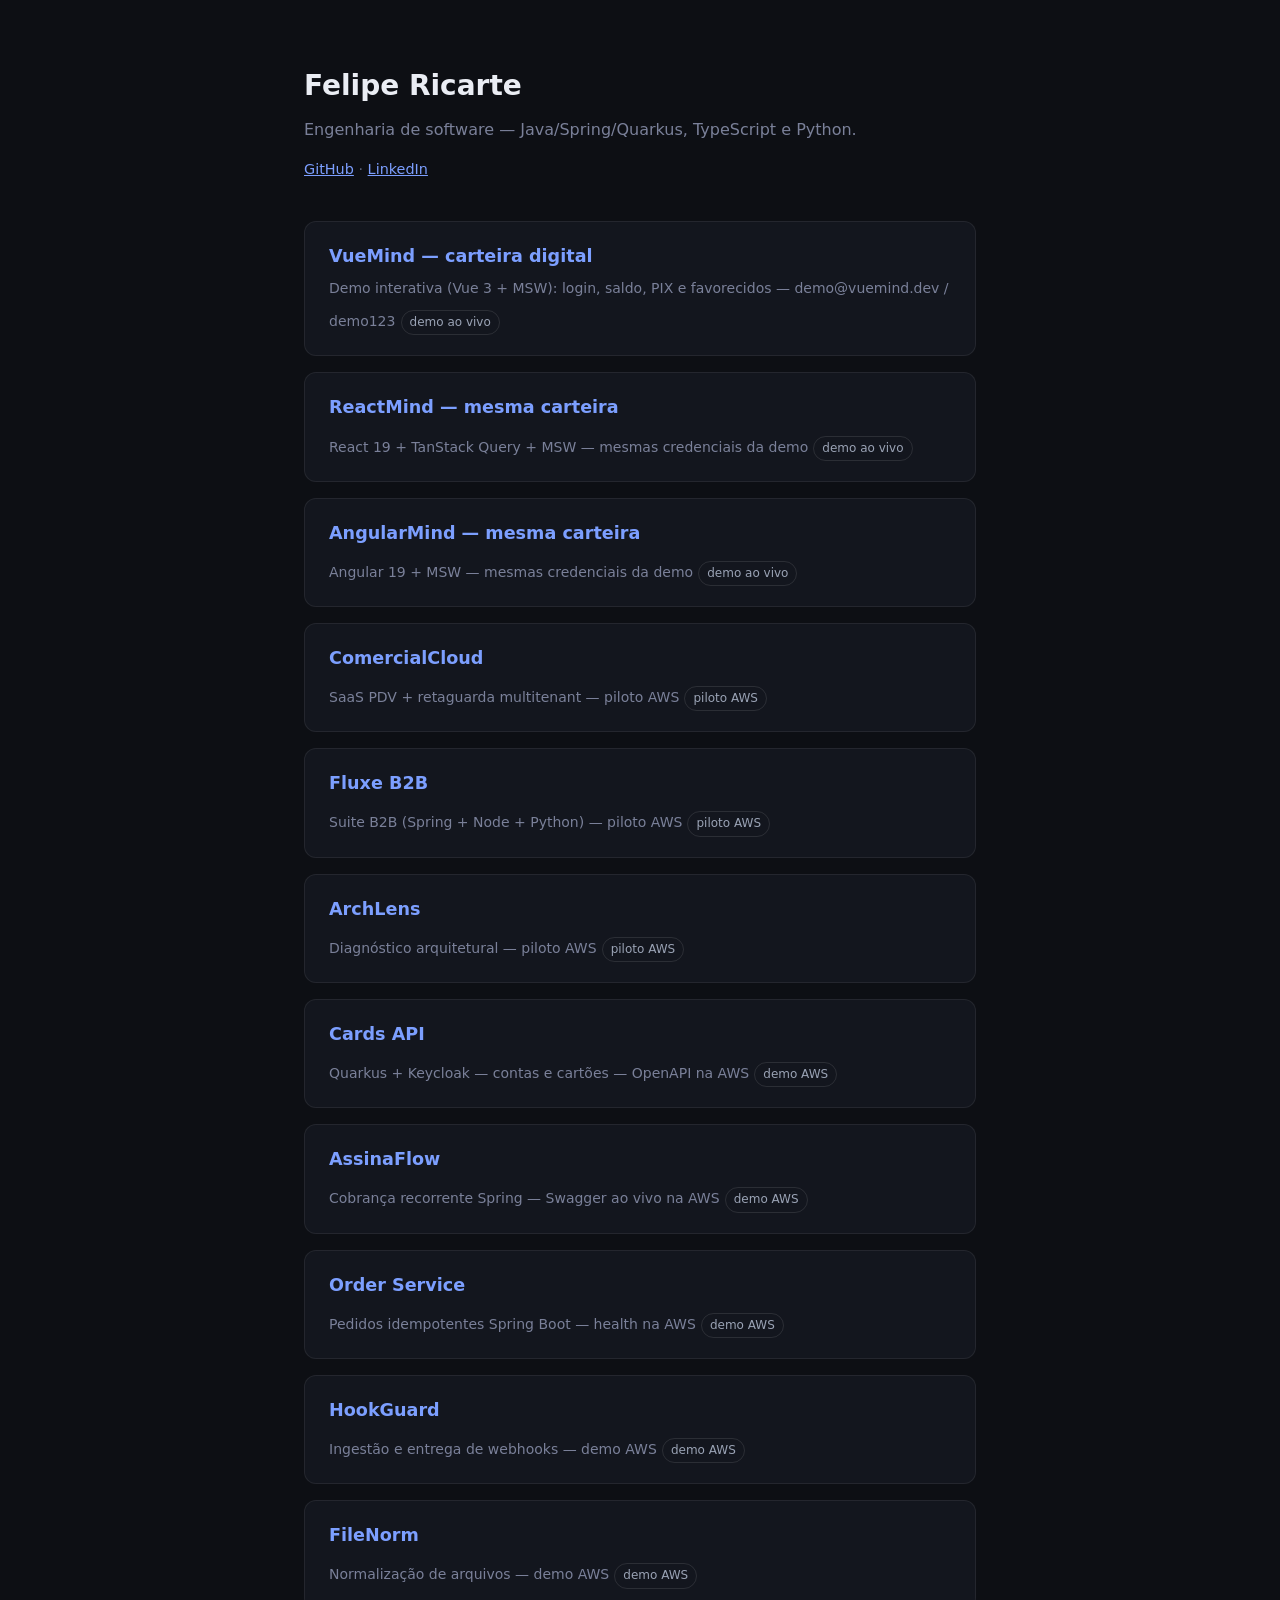
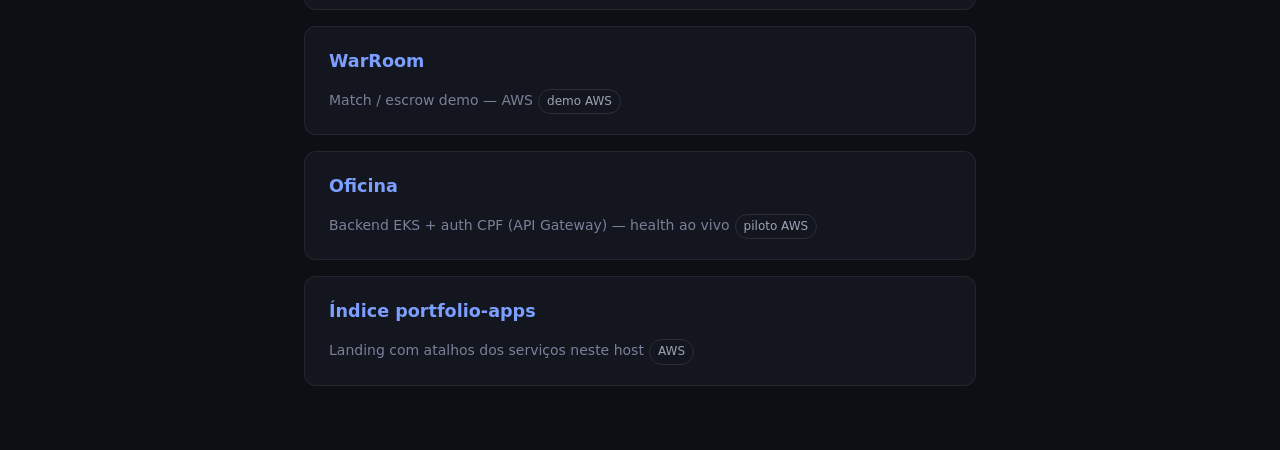
==== index.html @ a15fc5e0 "Inclui Cards API (Quarkus + Keycloak) no hub do portfólio." ====
<!DOCTYPE html>
<html lang="pt-BR">
<head>
  <meta charset="UTF-8" />
  <meta name="viewport" content="width=device-width, initial-scale=1.0" />
  <title>Felipe Ricarte — Portfólio</title>
  <meta name="description" content="Portfólio de engenharia de software: SaaS multitenant, APIs Java/Spring, TypeScript e Python." />
  <script async src="https://www.googletagmanager.com/gtag/js?id=AW-1025848472"></script>
  <script>
    window.dataLayer = window.dataLayer || [];
    function gtag(){dataLayer.push(arguments);}
    gtag('js', new Date());
    gtag('config', 'AW-1025848472');
  </script>
  <style>
    *, *::before, *::after { box-sizing: border-box; margin: 0; padding: 0; }
    body {
      font-family: "Segoe UI", ui-sans-serif, system-ui, sans-serif;
      background: #0d0f14;
      color: #eaedf4;
      line-height: 1.6;
      min-height: 100vh;
    }
    .container { max-width: 720px; margin: 0 auto; padding: 64px 24px; }
    h1 { font-size: 1.75rem; margin-bottom: 8px; }
    p.lead { color: #7a8099; margin-bottom: 16px; }
    p.meta { color: #5c6278; font-size: 0.9rem; margin-bottom: 40px; }
    p.meta a { color: #7c9fff; }
    .grid { display: grid; gap: 16px; }
    a.card {
      display: block;
      padding: 20px 24px;
      background: #13161e;
      border: 1px solid rgba(255,255,255,0.07);
      border-radius: 12px;
      color: inherit;
      text-decoration: none;
      transition: border-color 0.2s;
    }
    a.card:hover { border-color: #4f7cff; }
    .card h2 { font-size: 1.1rem; margin-bottom: 4px; color: #7c9fff; }
    .card span { font-size: 0.875rem; color: #7a8099; }
    .card .tag { display: inline-block; margin-top: 10px; font-size: 0.75rem; color: #9aa3b5; border: 1px solid rgba(255,255,255,0.1); padding: 2px 8px; border-radius: 999px; }
  </style>
</head>
<body>
  <div class="container">
    <h1>Felipe Ricarte</h1>
    <p class="lead">Engenharia de software — Java/Spring/Quarkus, TypeScript e Python.</p>
    <p class="meta"><a href="https://github.com/ricartefelipe">GitHub</a> · <a href="https://www.linkedin.com/in/felipe-ricarte-magalhaes/">LinkedIn</a></p>
    <div class="grid">
      <a class="card" href="/vuemind/">
        <h2>VueMind — carteira digital</h2>
        <span>Demo interativa (Vue 3 + MSW): login, saldo, PIX e favorecidos — demo@vuemind.dev / demo123</span>
        <div class="tag">demo ao vivo</div>
      </a>
      <a class="card" href="/reactmind/">
        <h2>ReactMind — mesma carteira</h2>
        <span>React 19 + TanStack Query + MSW — mesmas credenciais da demo</span>
        <div class="tag">demo ao vivo</div>
      </a>
      <a class="card" href="/angularmind/">
        <h2>AngularMind — mesma carteira</h2>
        <span>Angular 19 + MSW — mesmas credenciais da demo</span>
        <div class="tag">demo ao vivo</div>
      </a>
      <a class="card" href="https://56.125.12.61/login">
        <h2>ComercialCloud</h2>
        <span>SaaS PDV + retaguarda multitenant — piloto AWS</span>
        <div class="tag">piloto AWS</div>
      </a>
      <a class="card" href="https://54.94.52.89/">
        <h2>Fluxe B2B</h2>
        <span>Suite B2B (Spring + Node + Python) — piloto AWS</span>
        <div class="tag">piloto AWS</div>
      </a>
      <a class="card" href="http://54.207.94.224/">
        <h2>ArchLens</h2>
        <span>Diagnóstico arquitetural — piloto AWS</span>
        <div class="tag">piloto AWS</div>
      </a>
      <a class="card" href="http://54.94.163.136:8083/openapi">
        <h2>Cards API</h2>
        <span>Quarkus + Keycloak — contas e cartões — OpenAPI na AWS</span>
        <div class="tag">demo AWS</div>
      </a>
      <a class="card" href="http://54.94.163.136:8080/swagger-ui.html">
        <h2>AssinaFlow</h2>
        <span>Cobrança recorrente Spring — Swagger ao vivo na AWS</span>
        <div class="tag">demo AWS</div>
      </a>
      <a class="card" href="http://54.94.163.136:8082/actuator/health">
        <h2>Order Service</h2>
        <span>Pedidos idempotentes Spring Boot — health na AWS</span>
        <div class="tag">demo AWS</div>
      </a>
      <a class="card" href="http://54.94.163.136:9080/">
        <h2>HookGuard</h2>
        <span>Ingestão e entrega de webhooks — demo AWS</span>
        <div class="tag">demo AWS</div>
      </a>
      <a class="card" href="http://54.94.163.136:9081/">
        <h2>FileNorm</h2>
        <span>Normalização de arquivos — demo AWS</span>
        <div class="tag">demo AWS</div>
      </a>
      <a class="card" href="http://54.94.163.136:9082/">
        <h2>WarRoom</h2>
        <span>Match / escrow demo — AWS</span>
        <div class="tag">demo AWS</div>
      </a>
      <a class="card" href="http://aff29bf52653240a4888cf832dcbd907-510655981.sa-east-1.elb.amazonaws.com/api/actuator/health">
        <h2>Oficina</h2>
        <span>Backend EKS + auth CPF (API Gateway) — health ao vivo</span>
        <div class="tag">piloto AWS</div>
      </a>
      <a class="card" href="http://54.94.163.136/">
        <h2>Índice portfolio-apps</h2>
        <span>Landing com atalhos dos serviços neste host</span>
        <div class="tag">AWS</div>
      </a>
    </div>
  </div>
</body>
</html>
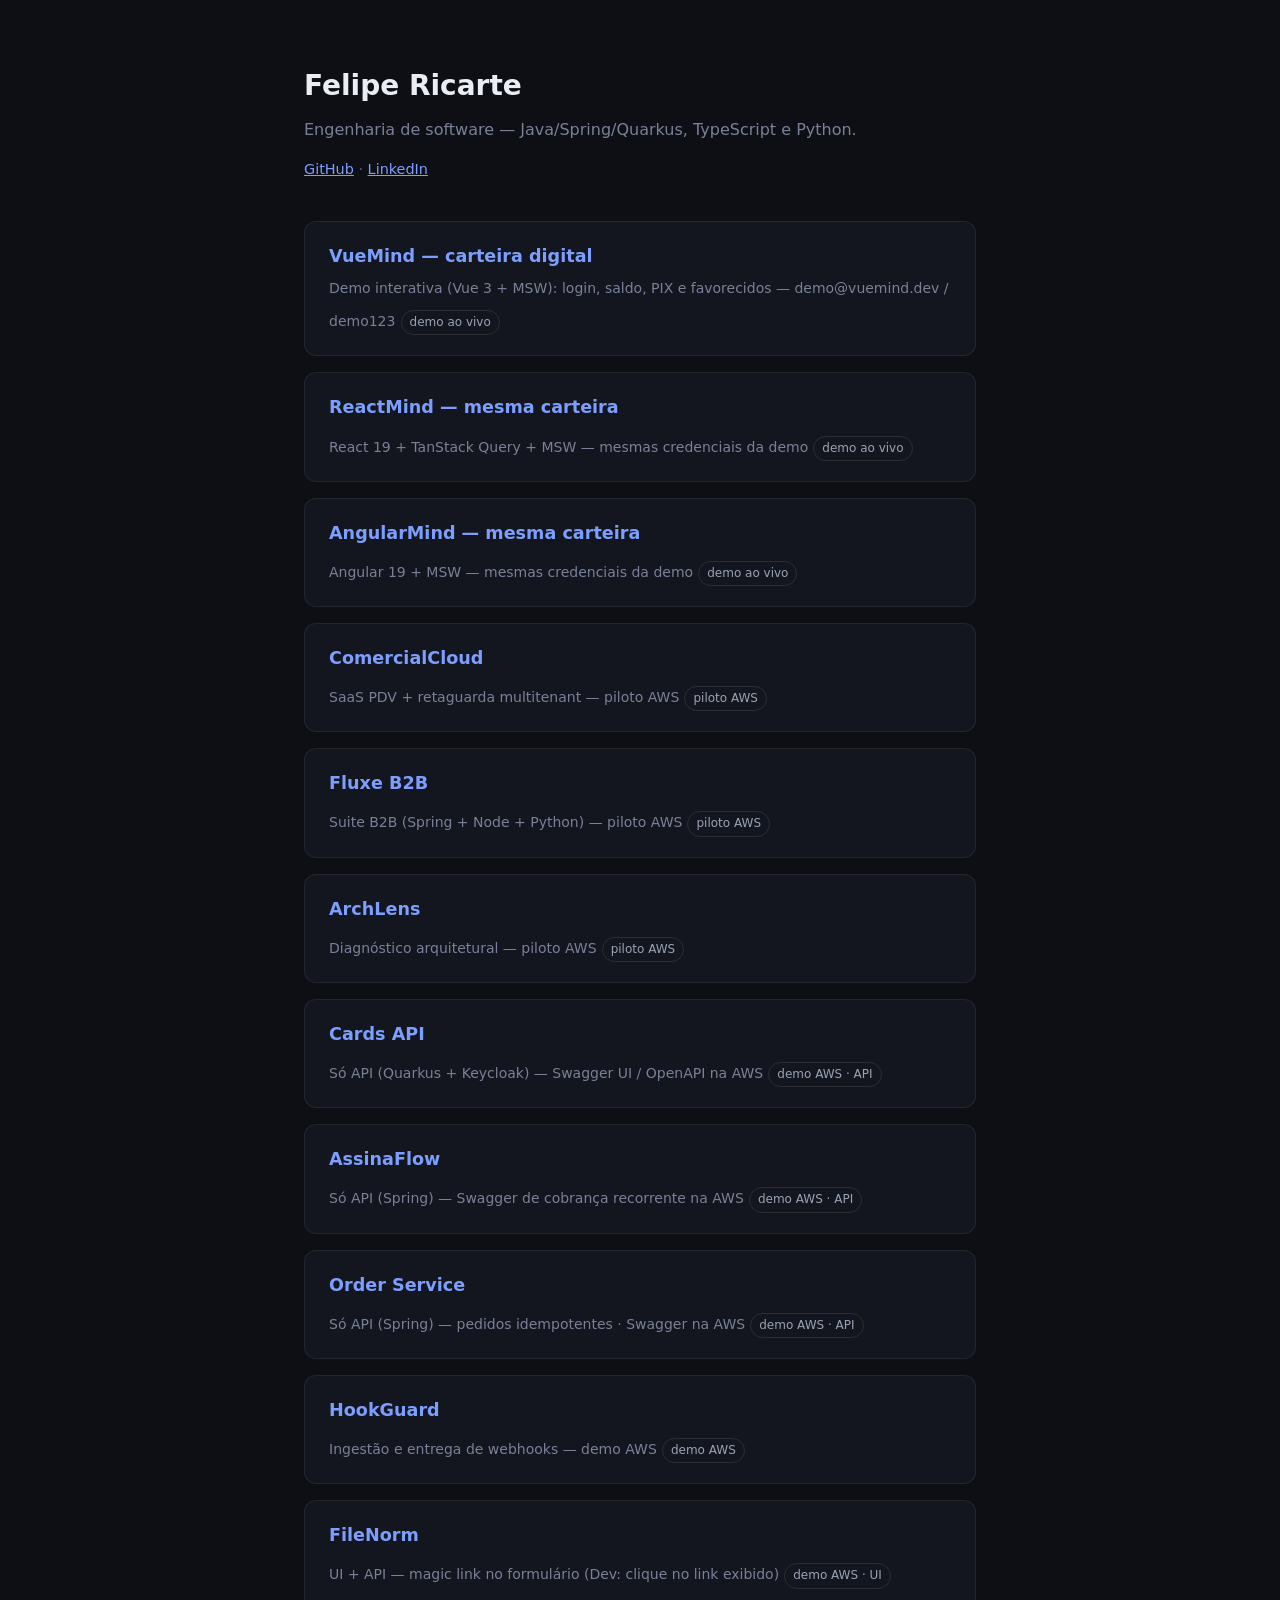
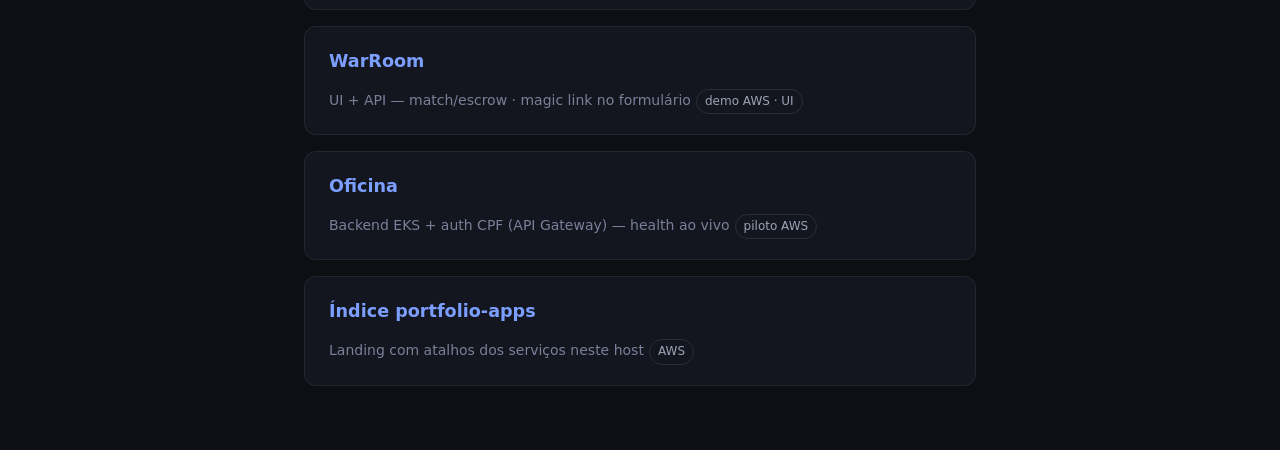
==== commit 30cfc90d: "Aponta ComercialCloud no hub para o domínio sslip.io com TLS válido." ====
--- a/index.html
+++ b/index.html
@@ -64,7 +64,7 @@
         <span>Angular 19 + MSW — mesmas credenciais da demo</span>
         <div class="tag">demo ao vivo</div>
       </a>
-      <a class="card" href="https://56.125.12.61/login">
+      <a class="card" href="https://56-125-12-61.sslip.io/login">
         <h2>ComercialCloud</h2>
         <span>SaaS PDV + retaguarda multitenant — piloto AWS</span>
         <div class="tag">piloto AWS</div>
@@ -79,20 +79,20 @@
         <span>Diagnóstico arquitetural — piloto AWS</span>
         <div class="tag">piloto AWS</div>
       </a>
-      <a class="card" href="http://54.94.163.136:8083/openapi">
+      <a class="card" href="http://54.94.163.136:8083/q/swagger-ui">
         <h2>Cards API</h2>
-        <span>Quarkus + Keycloak — contas e cartões — OpenAPI na AWS</span>
-        <div class="tag">demo AWS</div>
+        <span>Só API (Quarkus + Keycloak) — Swagger UI / OpenAPI na AWS</span>
+        <div class="tag">demo AWS · API</div>
       </a>
-      <a class="card" href="http://54.94.163.136:8080/swagger-ui.html">
+      <a class="card" href="http://54.94.163.136:8080/swagger-ui/index.html">
         <h2>AssinaFlow</h2>
-        <span>Cobrança recorrente Spring — Swagger ao vivo na AWS</span>
-        <div class="tag">demo AWS</div>
+        <span>Só API (Spring) — Swagger de cobrança recorrente na AWS</span>
+        <div class="tag">demo AWS · API</div>
       </a>
-      <a class="card" href="http://54.94.163.136:8082/actuator/health">
+      <a class="card" href="http://54.94.163.136:8082/swagger-ui/index.html">
         <h2>Order Service</h2>
-        <span>Pedidos idempotentes Spring Boot — health na AWS</span>
-        <div class="tag">demo AWS</div>
+        <span>Só API (Spring) — pedidos idempotentes · Swagger na AWS</span>
+        <div class="tag">demo AWS · API</div>
       </a>
       <a class="card" href="http://54.94.163.136:9080/">
         <h2>HookGuard</h2>
@@ -101,13 +101,13 @@
       </a>
       <a class="card" href="http://54.94.163.136:9081/">
         <h2>FileNorm</h2>
-        <span>Normalização de arquivos — demo AWS</span>
-        <div class="tag">demo AWS</div>
+        <span>UI + API — magic link no formulário (Dev: clique no link exibido)</span>
+        <div class="tag">demo AWS · UI</div>
       </a>
       <a class="card" href="http://54.94.163.136:9082/">
         <h2>WarRoom</h2>
-        <span>Match / escrow demo — AWS</span>
-        <div class="tag">demo AWS</div>
+        <span>UI + API — match/escrow · magic link no formulário</span>
+        <div class="tag">demo AWS · UI</div>
       </a>
       <a class="card" href="http://aff29bf52653240a4888cf832dcbd907-510655981.sa-east-1.elb.amazonaws.com/api/actuator/health">
         <h2>Oficina</h2>
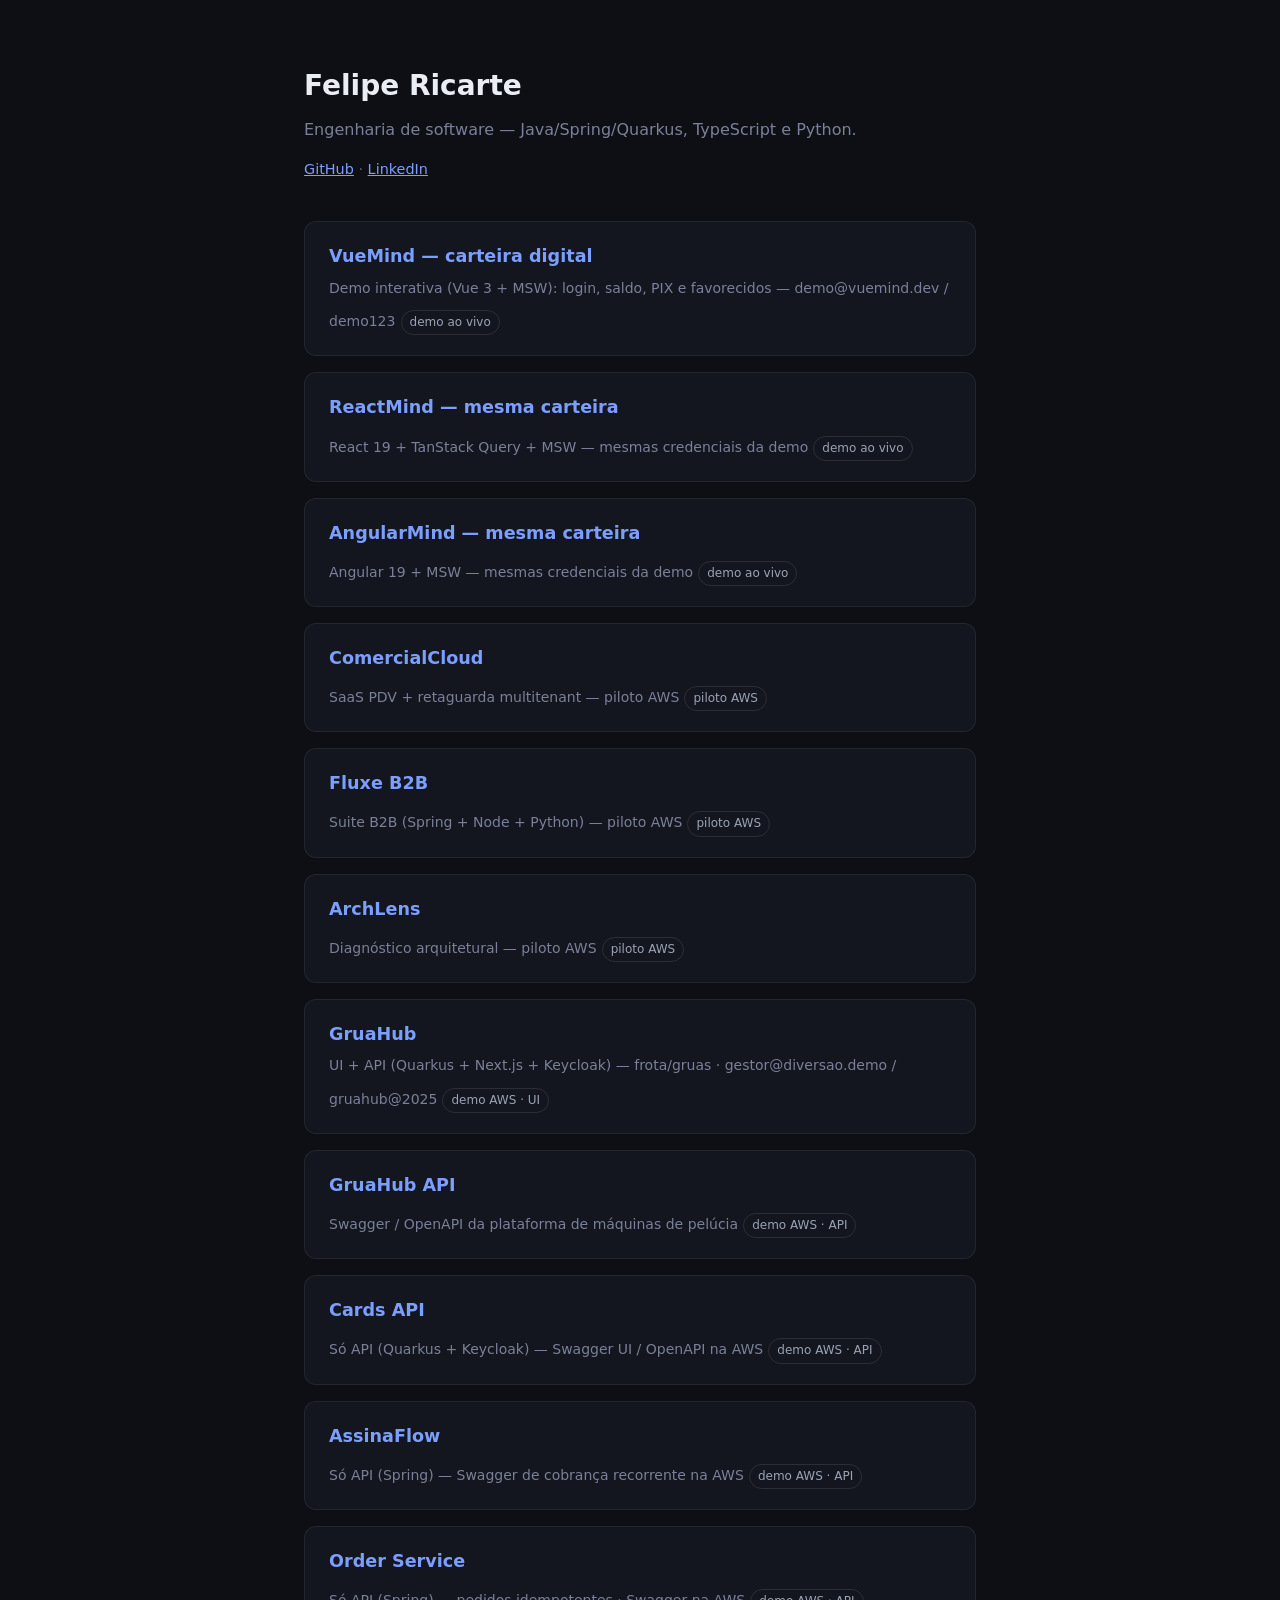
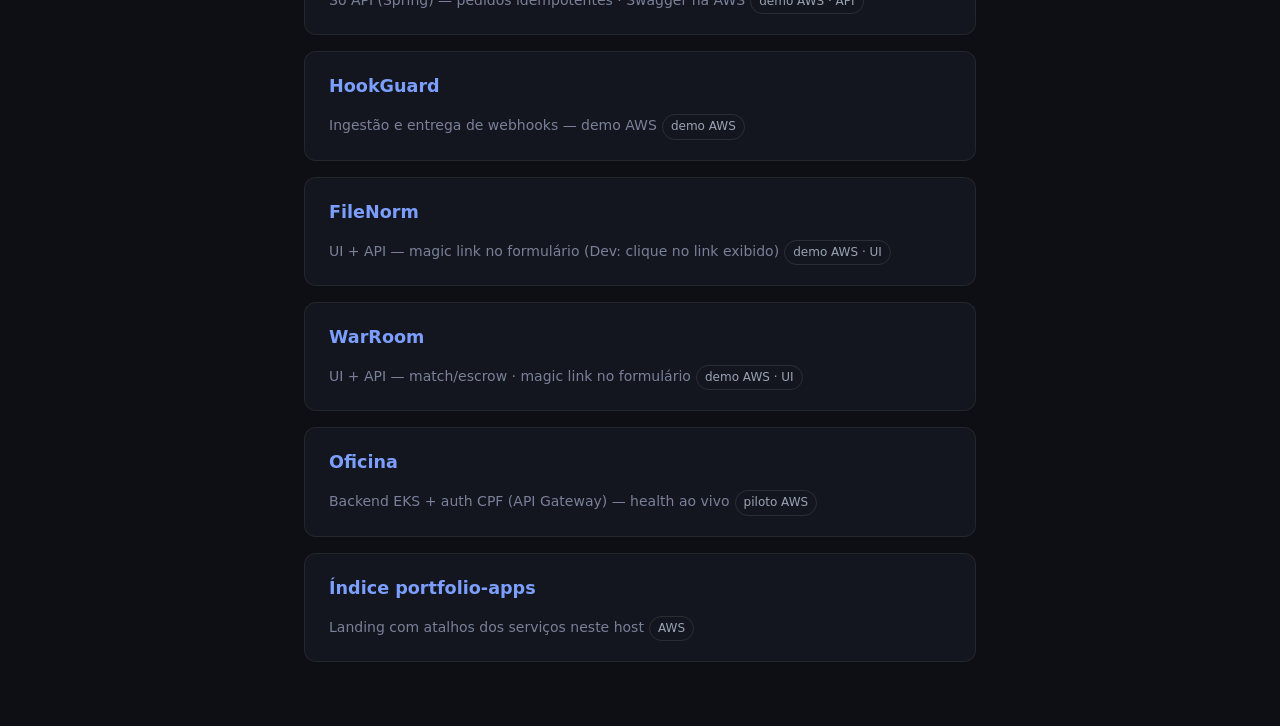
==== commit 8bba8b7a: "Inclui GruaHub no hub do portfólio." ====
--- a/index.html
+++ b/index.html
@@ -79,6 +79,16 @@
         <span>Diagnóstico arquitetural — piloto AWS</span>
         <div class="tag">piloto AWS</div>
       </a>
+      <a class="card" href="http://54.94.163.136:9083/">
+        <h2>GruaHub</h2>
+        <span>UI + API (Quarkus + Next.js + Keycloak) — frota/gruas · gestor@diversao.demo / gruahub@2025</span>
+        <div class="tag">demo AWS · UI</div>
+      </a>
+      <a class="card" href="http://54.94.163.136:8084/q/swagger-ui">
+        <h2>GruaHub API</h2>
+        <span>Swagger / OpenAPI da plataforma de máquinas de pelúcia</span>
+        <div class="tag">demo AWS · API</div>
+      </a>
       <a class="card" href="http://54.94.163.136:8083/q/swagger-ui">
         <h2>Cards API</h2>
         <span>Só API (Quarkus + Keycloak) — Swagger UI / OpenAPI na AWS</span>
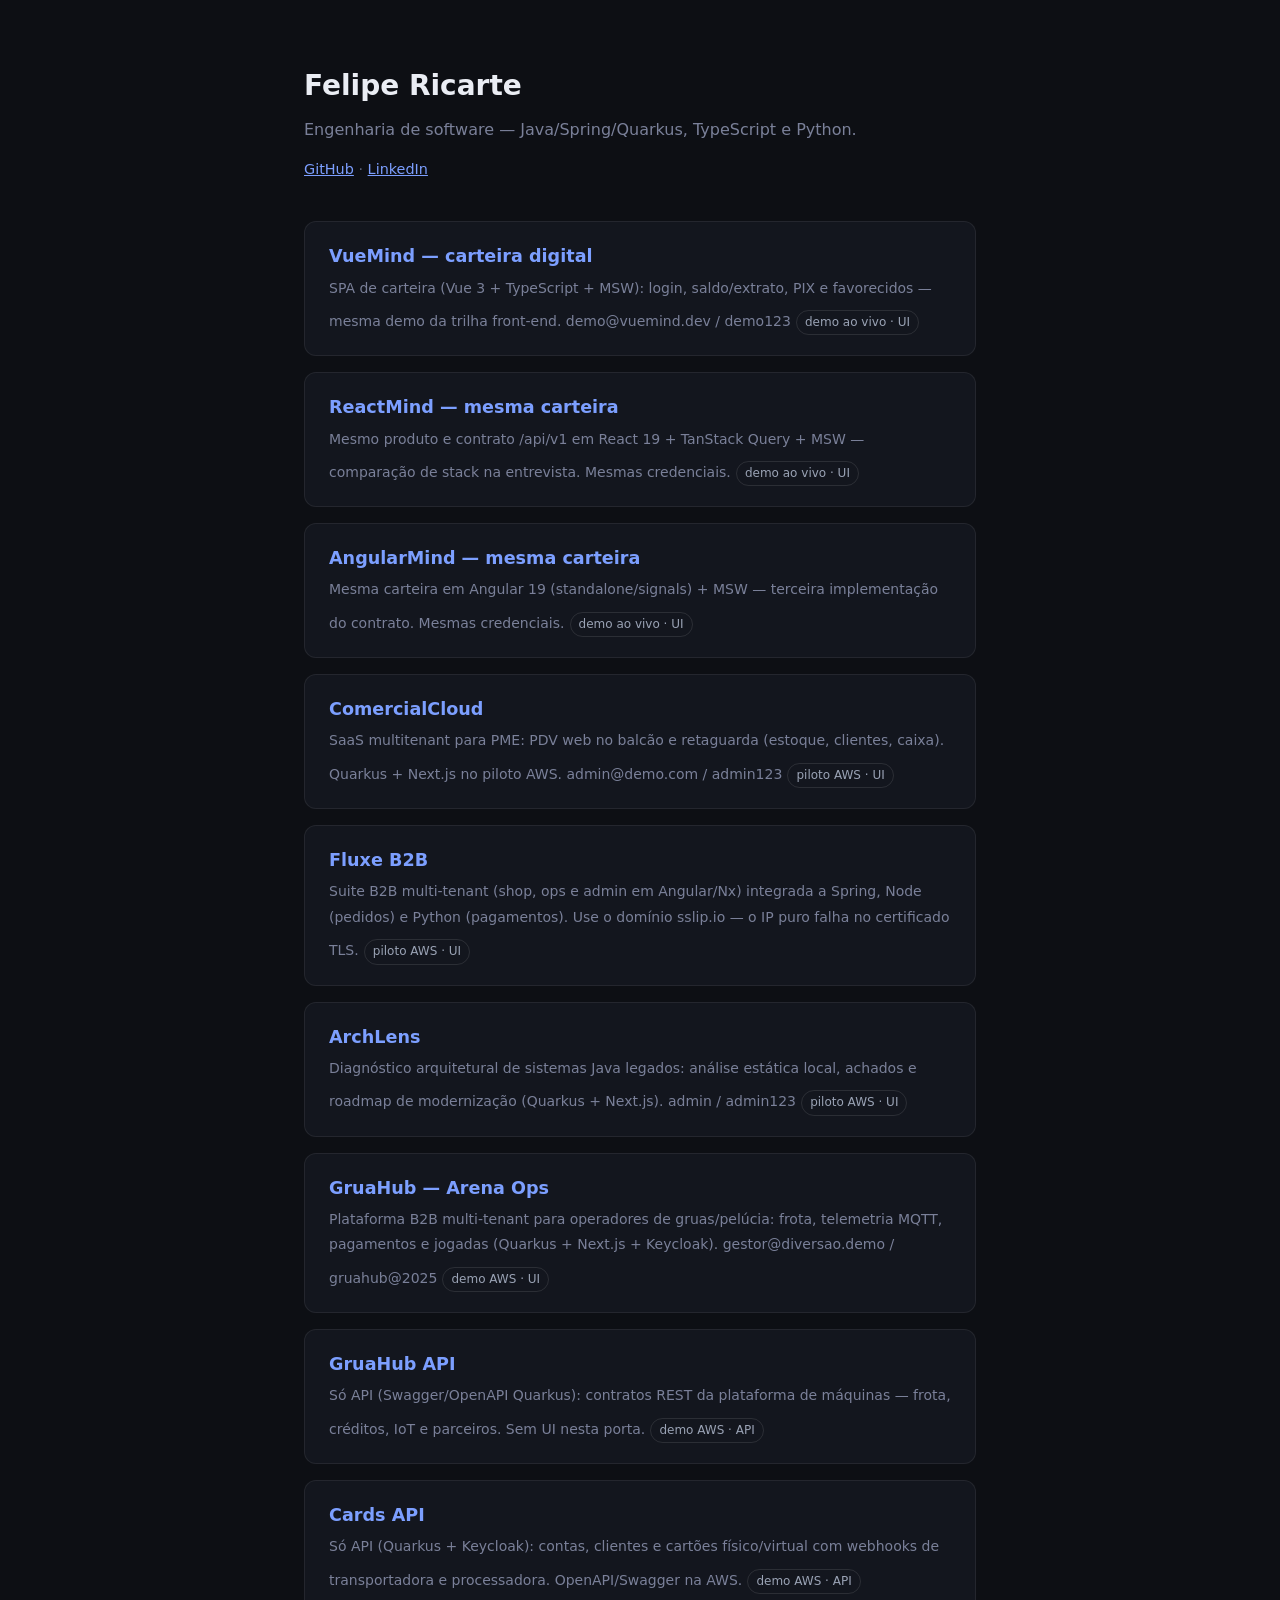
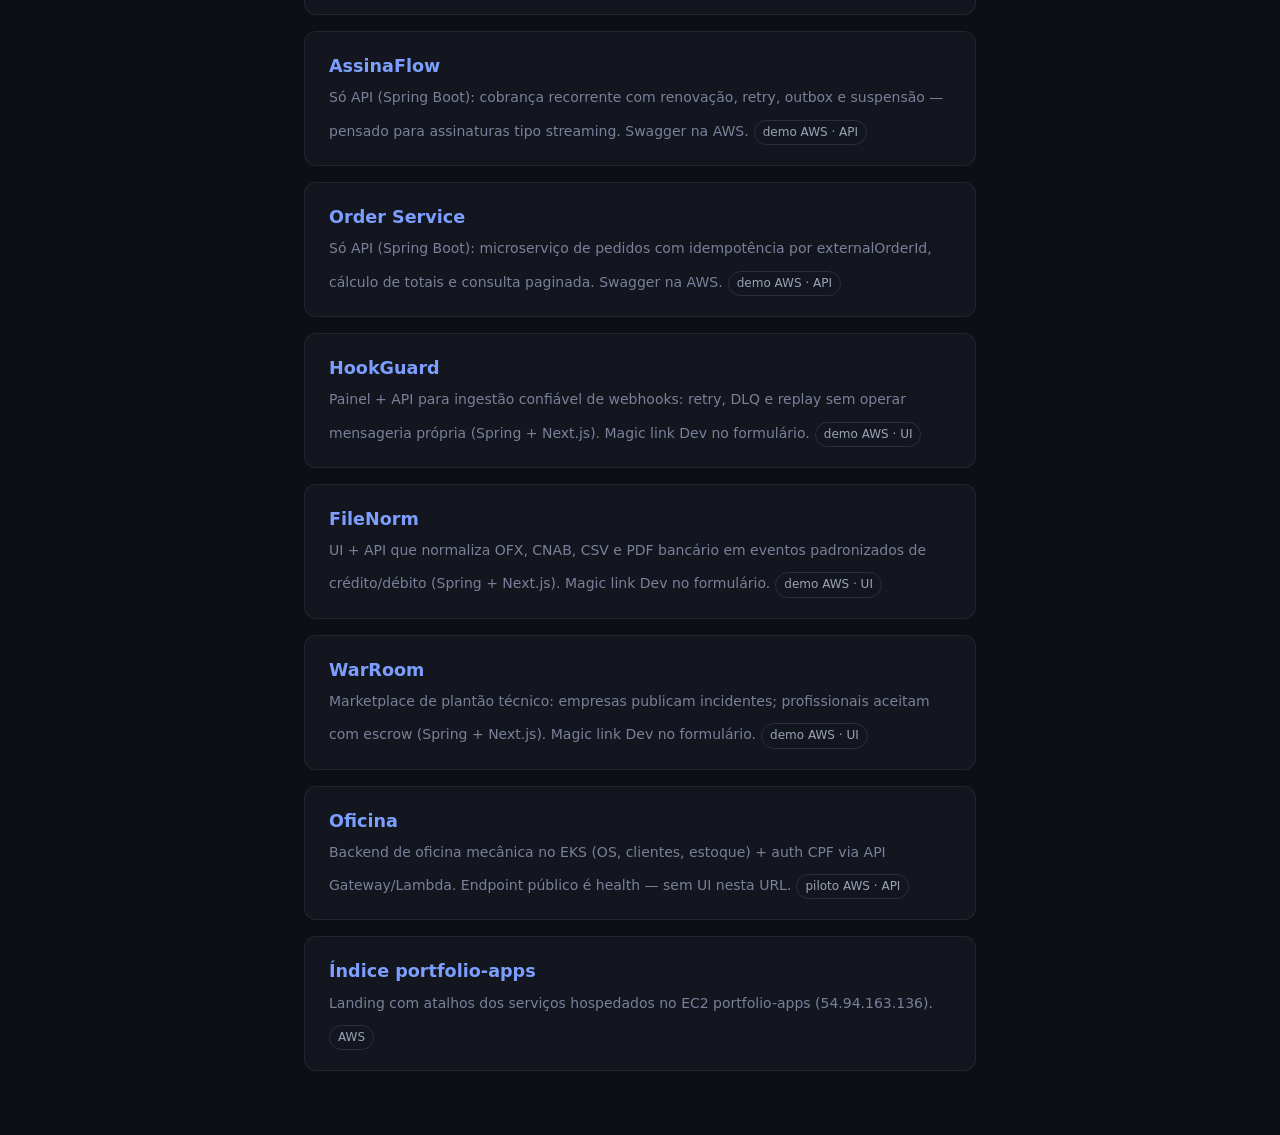
==== commit ed17b7a7: "Enriquece descrições dos cards do hub e corrige URL do Fluxe (sslip.io)." ====
--- a/index.html
+++ b/index.html
@@ -51,82 +51,82 @@
     <div class="grid">
       <a class="card" href="/vuemind/">
         <h2>VueMind — carteira digital</h2>
-        <span>Demo interativa (Vue 3 + MSW): login, saldo, PIX e favorecidos — demo@vuemind.dev / demo123</span>
-        <div class="tag">demo ao vivo</div>
+        <span>SPA de carteira (Vue 3 + TypeScript + MSW): login, saldo/extrato, PIX e favorecidos — mesma demo da trilha front-end. demo@vuemind.dev / demo123</span>
+        <div class="tag">demo ao vivo · UI</div>
       </a>
       <a class="card" href="/reactmind/">
         <h2>ReactMind — mesma carteira</h2>
-        <span>React 19 + TanStack Query + MSW — mesmas credenciais da demo</span>
-        <div class="tag">demo ao vivo</div>
+        <span>Mesmo produto e contrato /api/v1 em React 19 + TanStack Query + MSW — comparação de stack na entrevista. Mesmas credenciais.</span>
+        <div class="tag">demo ao vivo · UI</div>
       </a>
       <a class="card" href="/angularmind/">
         <h2>AngularMind — mesma carteira</h2>
-        <span>Angular 19 + MSW — mesmas credenciais da demo</span>
-        <div class="tag">demo ao vivo</div>
+        <span>Mesma carteira em Angular 19 (standalone/signals) + MSW — terceira implementação do contrato. Mesmas credenciais.</span>
+        <div class="tag">demo ao vivo · UI</div>
       </a>
       <a class="card" href="https://56-125-12-61.sslip.io/login">
         <h2>ComercialCloud</h2>
-        <span>SaaS PDV + retaguarda multitenant — piloto AWS</span>
-        <div class="tag">piloto AWS</div>
+        <span>SaaS multitenant para PME: PDV web no balcão e retaguarda (estoque, clientes, caixa). Quarkus + Next.js no piloto AWS. admin@demo.com / admin123</span>
+        <div class="tag">piloto AWS · UI</div>
       </a>
-      <a class="card" href="https://54.94.52.89/">
+      <a class="card" href="https://54-94-52-89.sslip.io/">
         <h2>Fluxe B2B</h2>
-        <span>Suite B2B (Spring + Node + Python) — piloto AWS</span>
-        <div class="tag">piloto AWS</div>
+        <span>Suite B2B multi-tenant (shop, ops e admin em Angular/Nx) integrada a Spring, Node (pedidos) e Python (pagamentos). Use o domínio sslip.io — o IP puro falha no certificado TLS.</span>
+        <div class="tag">piloto AWS · UI</div>
       </a>
       <a class="card" href="http://54.207.94.224/">
         <h2>ArchLens</h2>
-        <span>Diagnóstico arquitetural — piloto AWS</span>
-        <div class="tag">piloto AWS</div>
+        <span>Diagnóstico arquitetural de sistemas Java legados: análise estática local, achados e roadmap de modernização (Quarkus + Next.js). admin / admin123</span>
+        <div class="tag">piloto AWS · UI</div>
       </a>
       <a class="card" href="http://54.94.163.136:9083/">
-        <h2>GruaHub</h2>
-        <span>UI + API (Quarkus + Next.js + Keycloak) — frota/gruas · gestor@diversao.demo / gruahub@2025</span>
+        <h2>GruaHub — Arena Ops</h2>
+        <span>Plataforma B2B multi-tenant para operadores de gruas/pelúcia: frota, telemetria MQTT, pagamentos e jogadas (Quarkus + Next.js + Keycloak). gestor@diversao.demo / gruahub@2025</span>
         <div class="tag">demo AWS · UI</div>
       </a>
       <a class="card" href="http://54.94.163.136:8084/q/swagger-ui">
         <h2>GruaHub API</h2>
-        <span>Swagger / OpenAPI da plataforma de máquinas de pelúcia</span>
+        <span>Só API (Swagger/OpenAPI Quarkus): contratos REST da plataforma de máquinas — frota, créditos, IoT e parceiros. Sem UI nesta porta.</span>
         <div class="tag">demo AWS · API</div>
       </a>
-      <a class="card" href="http://54.94.163.136:8083/q/swagger-ui">
+      <a class="card" href="http://54.94.163.136:8083/q/swagger-ui/">
         <h2>Cards API</h2>
-        <span>Só API (Quarkus + Keycloak) — Swagger UI / OpenAPI na AWS</span>
+        <span>Só API (Quarkus + Keycloak): contas, clientes e cartões físico/virtual com webhooks de transportadora e processadora. OpenAPI/Swagger na AWS.</span>
         <div class="tag">demo AWS · API</div>
       </a>
       <a class="card" href="http://54.94.163.136:8080/swagger-ui/index.html">
         <h2>AssinaFlow</h2>
-        <span>Só API (Spring) — Swagger de cobrança recorrente na AWS</span>
+        <span>Só API (Spring Boot): cobrança recorrente com renovação, retry, outbox e suspensão — pensado para assinaturas tipo streaming. Swagger na AWS.</span>
         <div class="tag">demo AWS · API</div>
       </a>
       <a class="card" href="http://54.94.163.136:8082/swagger-ui/index.html">
         <h2>Order Service</h2>
-        <span>Só API (Spring) — pedidos idempotentes · Swagger na AWS</span>
+        <span>Só API (Spring Boot): microserviço de pedidos com idempotência por externalOrderId, cálculo de totais e consulta paginada. Swagger na AWS.</span>
         <div class="tag">demo AWS · API</div>
       </a>
       <a class="card" href="http://54.94.163.136:9080/">
         <h2>HookGuard</h2>
-        <span>Ingestão e entrega de webhooks — demo AWS</span>
-        <div class="tag">demo AWS</div>
+        <span>Painel + API para ingestão confiável de webhooks: retry, DLQ e replay sem operar mensageria própria (Spring + Next.js). Magic link Dev no formulário.</span>
+        <div class="tag">demo AWS · UI</div>
       </a>
       <a class="card" href="http://54.94.163.136:9081/">
         <h2>FileNorm</h2>
-        <span>UI + API — magic link no formulário (Dev: clique no link exibido)</span>
+        <span>UI + API que normaliza OFX, CNAB, CSV e PDF bancário em eventos padronizados de crédito/débito (Spring + Next.js). Magic link Dev no formulário.</span>
         <div class="tag">demo AWS · UI</div>
       </a>
       <a class="card" href="http://54.94.163.136:9082/">
         <h2>WarRoom</h2>
-        <span>UI + API — match/escrow · magic link no formulário</span>
+        <span>Marketplace de plantão técnico: empresas publicam incidentes; profissionais aceitam com escrow (Spring + Next.js). Magic link Dev no formulário.</span>
         <div class="tag">demo AWS · UI</div>
       </a>
       <a class="card" href="http://aff29bf52653240a4888cf832dcbd907-510655981.sa-east-1.elb.amazonaws.com/api/actuator/health">
         <h2>Oficina</h2>
-        <span>Backend EKS + auth CPF (API Gateway) — health ao vivo</span>
-        <div class="tag">piloto AWS</div>
+        <span>Backend de oficina mecânica no EKS (OS, clientes, estoque) + auth CPF via API Gateway/Lambda. Endpoint público é health — sem UI nesta URL.</span>
+        <div class="tag">piloto AWS · API</div>
       </a>
       <a class="card" href="http://54.94.163.136/">
         <h2>Índice portfolio-apps</h2>
-        <span>Landing com atalhos dos serviços neste host</span>
+        <span>Landing com atalhos dos serviços hospedados no EC2 portfolio-apps (54.94.163.136).</span>
         <div class="tag">AWS</div>
       </a>
     </div>
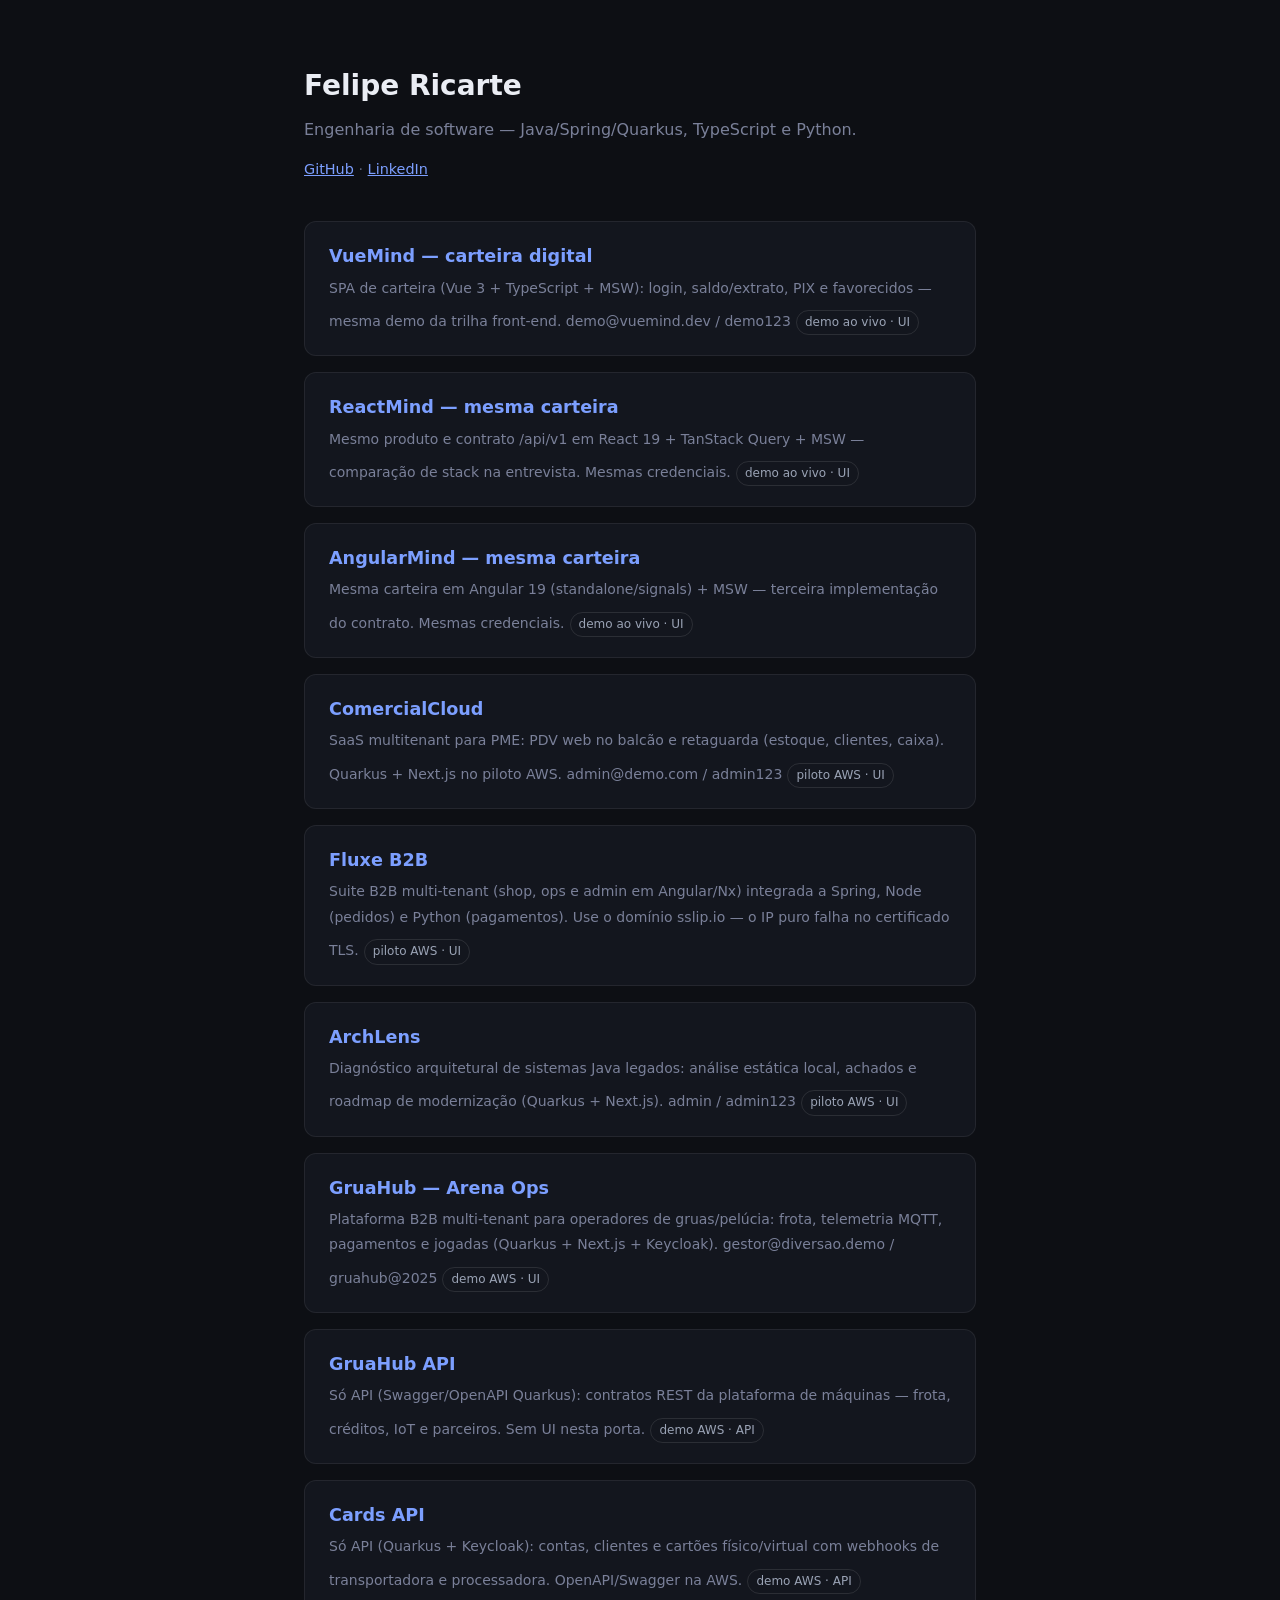
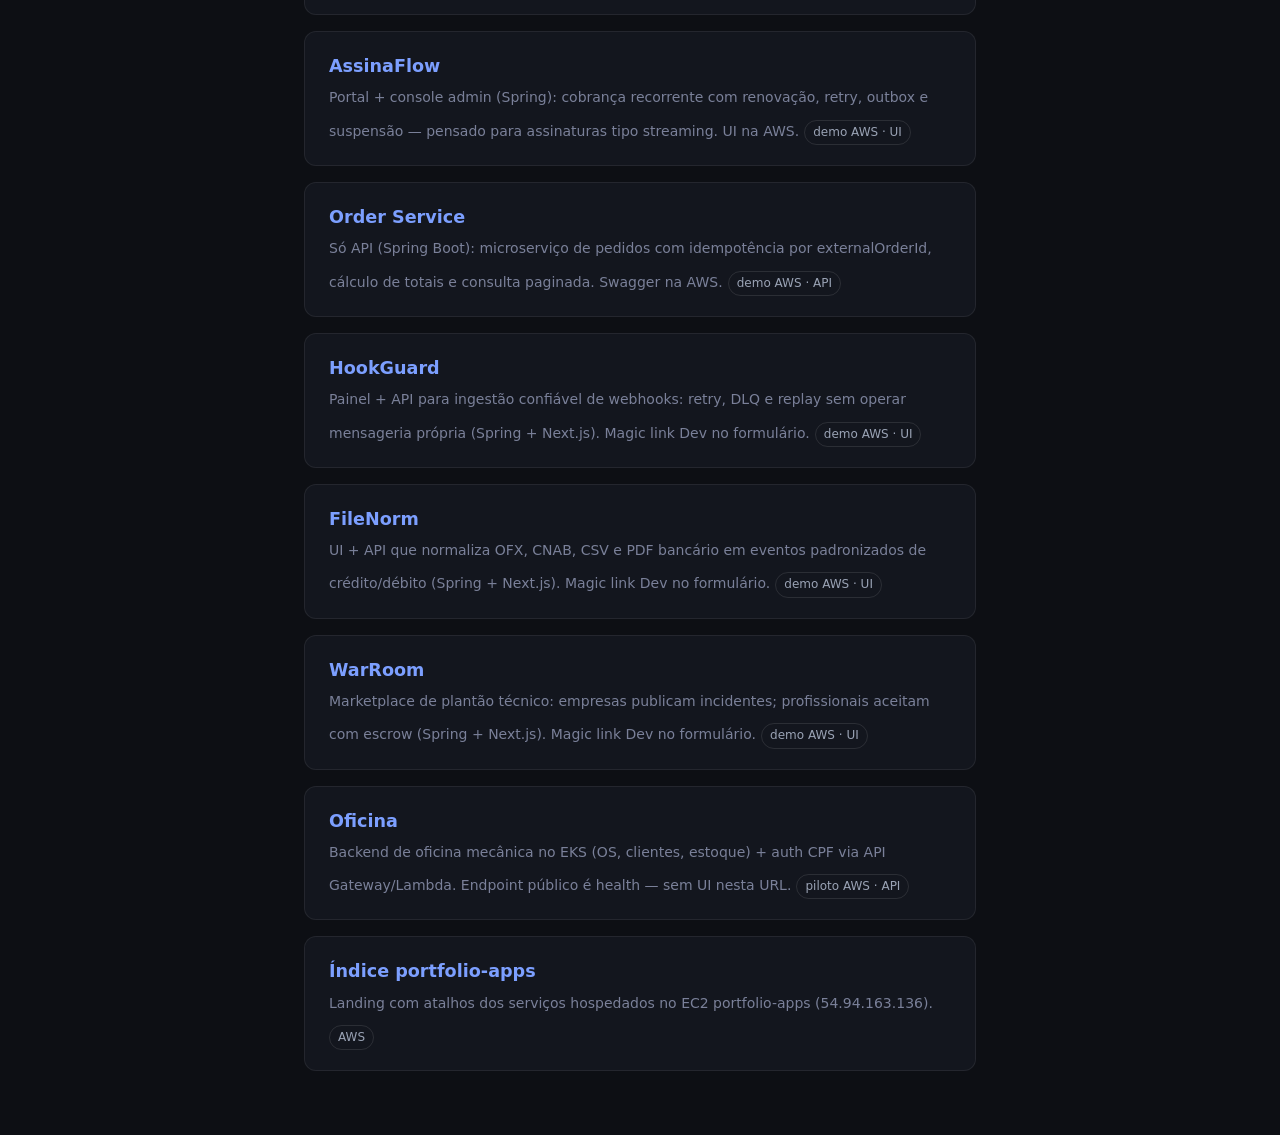
==== commit ba37d25a: "Point AssinaFlow hub card to the public admin UI." ====
--- a/index.html
+++ b/index.html
@@ -94,10 +94,10 @@
         <span>Só API (Quarkus + Keycloak): contas, clientes e cartões físico/virtual com webhooks de transportadora e processadora. OpenAPI/Swagger na AWS.</span>
         <div class="tag">demo AWS · API</div>
       </a>
-      <a class="card" href="http://54.94.163.136:8080/swagger-ui/index.html">
+      <a class="card" href="http://54.94.163.136:9084/">
         <h2>AssinaFlow</h2>
-        <span>Só API (Spring Boot): cobrança recorrente com renovação, retry, outbox e suspensão — pensado para assinaturas tipo streaming. Swagger na AWS.</span>
-        <div class="tag">demo AWS · API</div>
+        <span>Portal + console admin (Spring): cobrança recorrente com renovação, retry, outbox e suspensão — pensado para assinaturas tipo streaming. UI na AWS.</span>
+        <div class="tag">demo AWS · UI</div>
       </a>
       <a class="card" href="http://54.94.163.136:8082/swagger-ui/index.html">
         <h2>Order Service</h2>
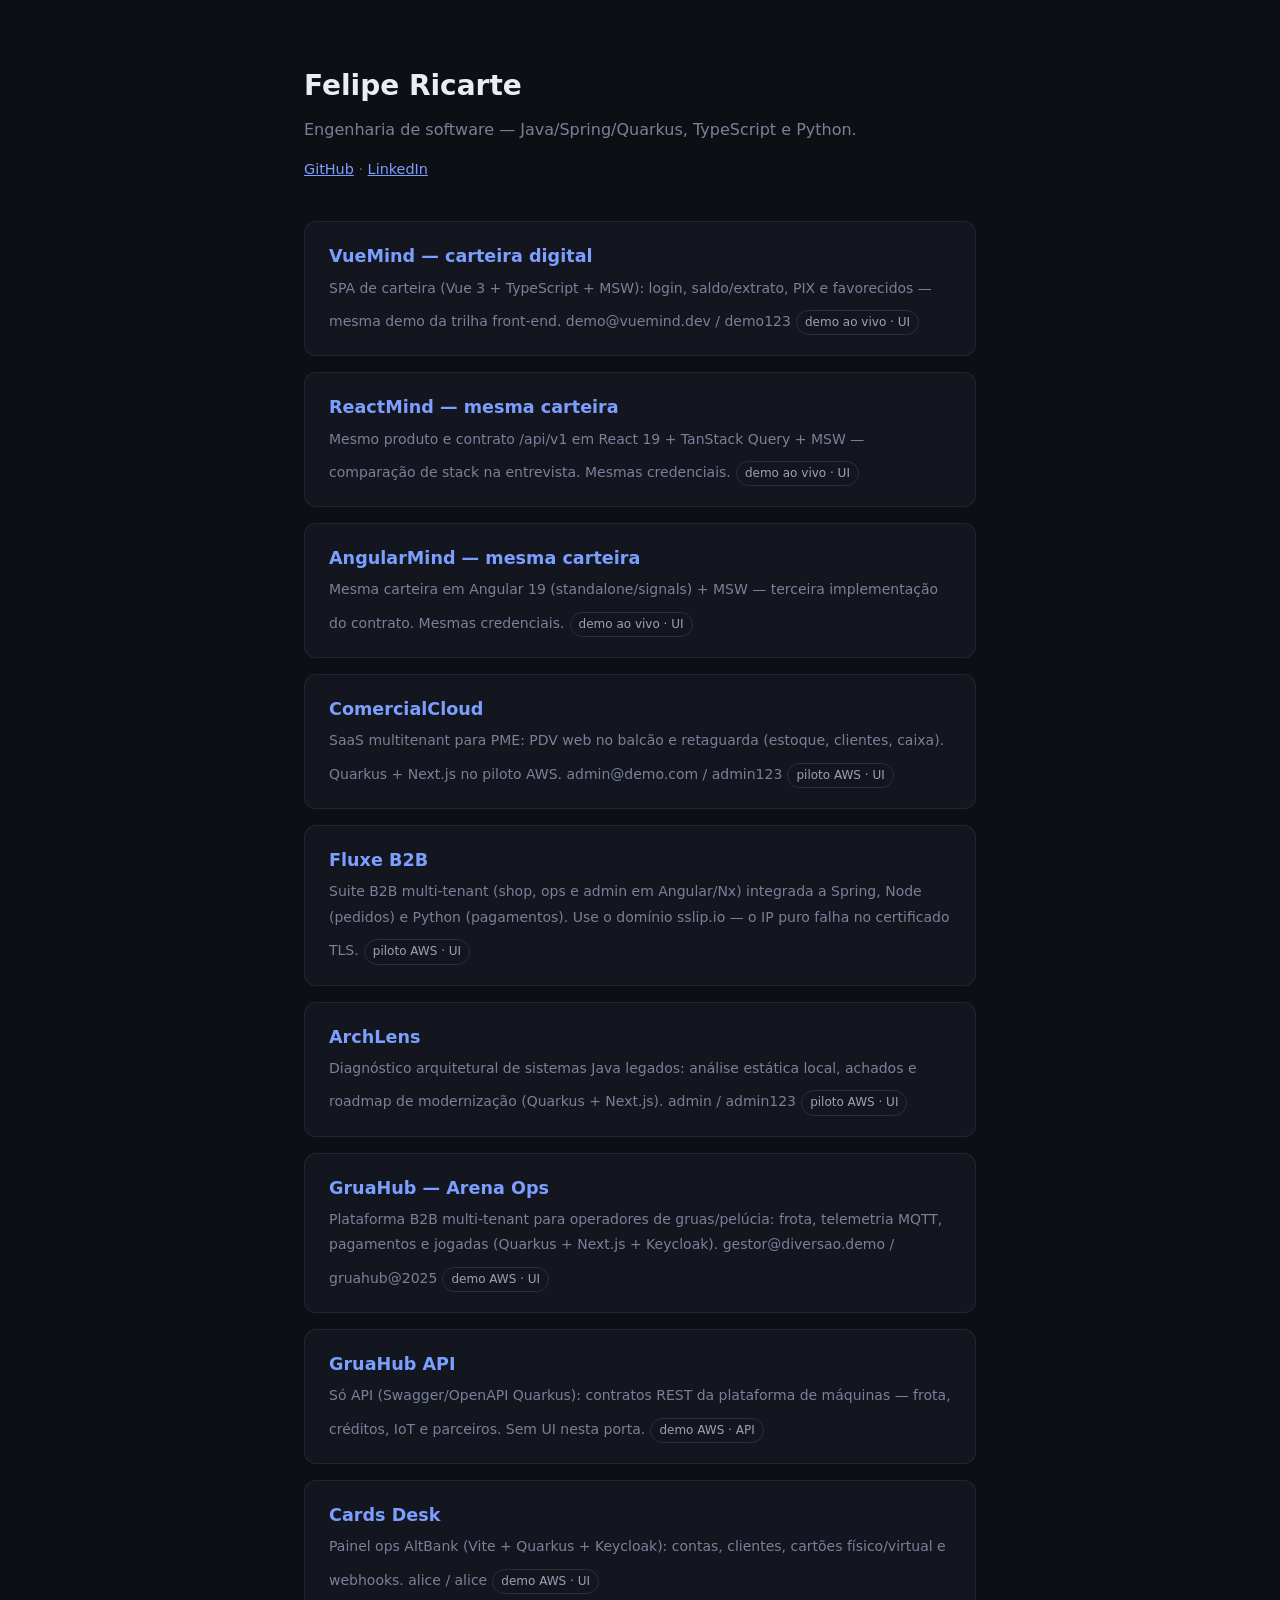
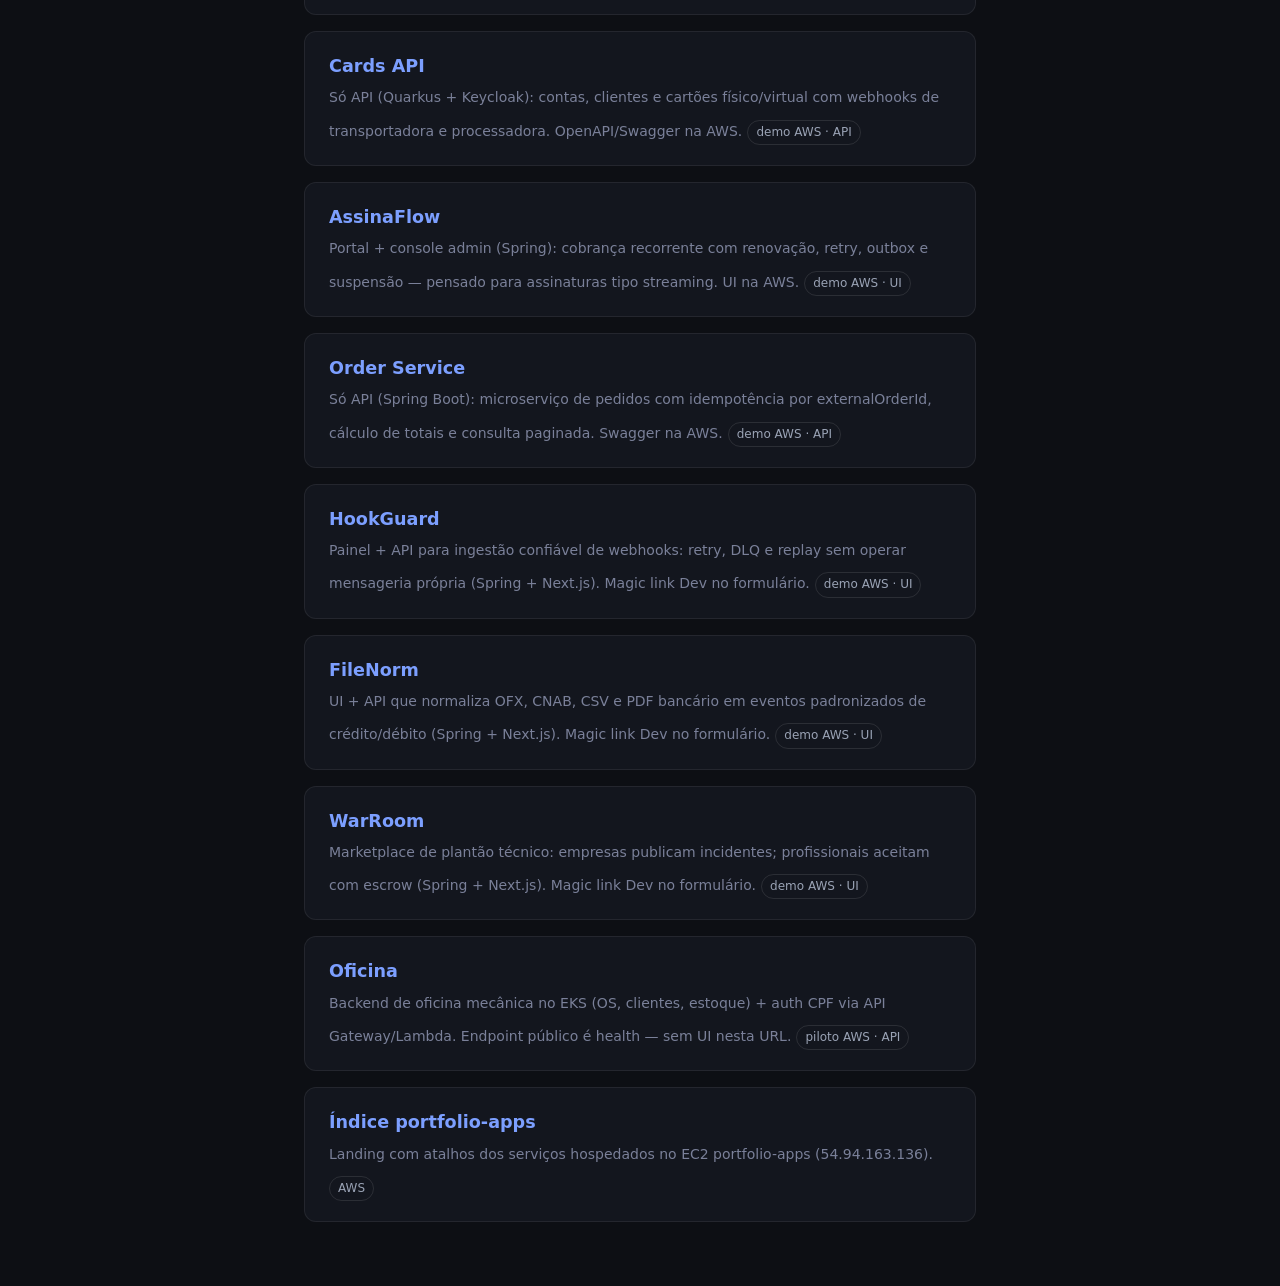
==== commit a9fb9c9c: "Inclui Cards Desk no hub do portfólio. Aponta a demo de ops de cartões na porta 9085 com credenciais" ====
--- a/index.html
+++ b/index.html
@@ -89,6 +89,11 @@
         <span>Só API (Swagger/OpenAPI Quarkus): contratos REST da plataforma de máquinas — frota, créditos, IoT e parceiros. Sem UI nesta porta.</span>
         <div class="tag">demo AWS · API</div>
       </a>
+      <a class="card" href="http://54.94.163.136:9085/">
+        <h2>Cards Desk</h2>
+        <span>Painel ops AltBank (Vite + Quarkus + Keycloak): contas, clientes, cartões físico/virtual e webhooks. alice / alice</span>
+        <div class="tag">demo AWS · UI</div>
+      </a>
       <a class="card" href="http://54.94.163.136:8083/q/swagger-ui/">
         <h2>Cards API</h2>
         <span>Só API (Quarkus + Keycloak): contas, clientes e cartões físico/virtual com webhooks de transportadora e processadora. OpenAPI/Swagger na AWS.</span>
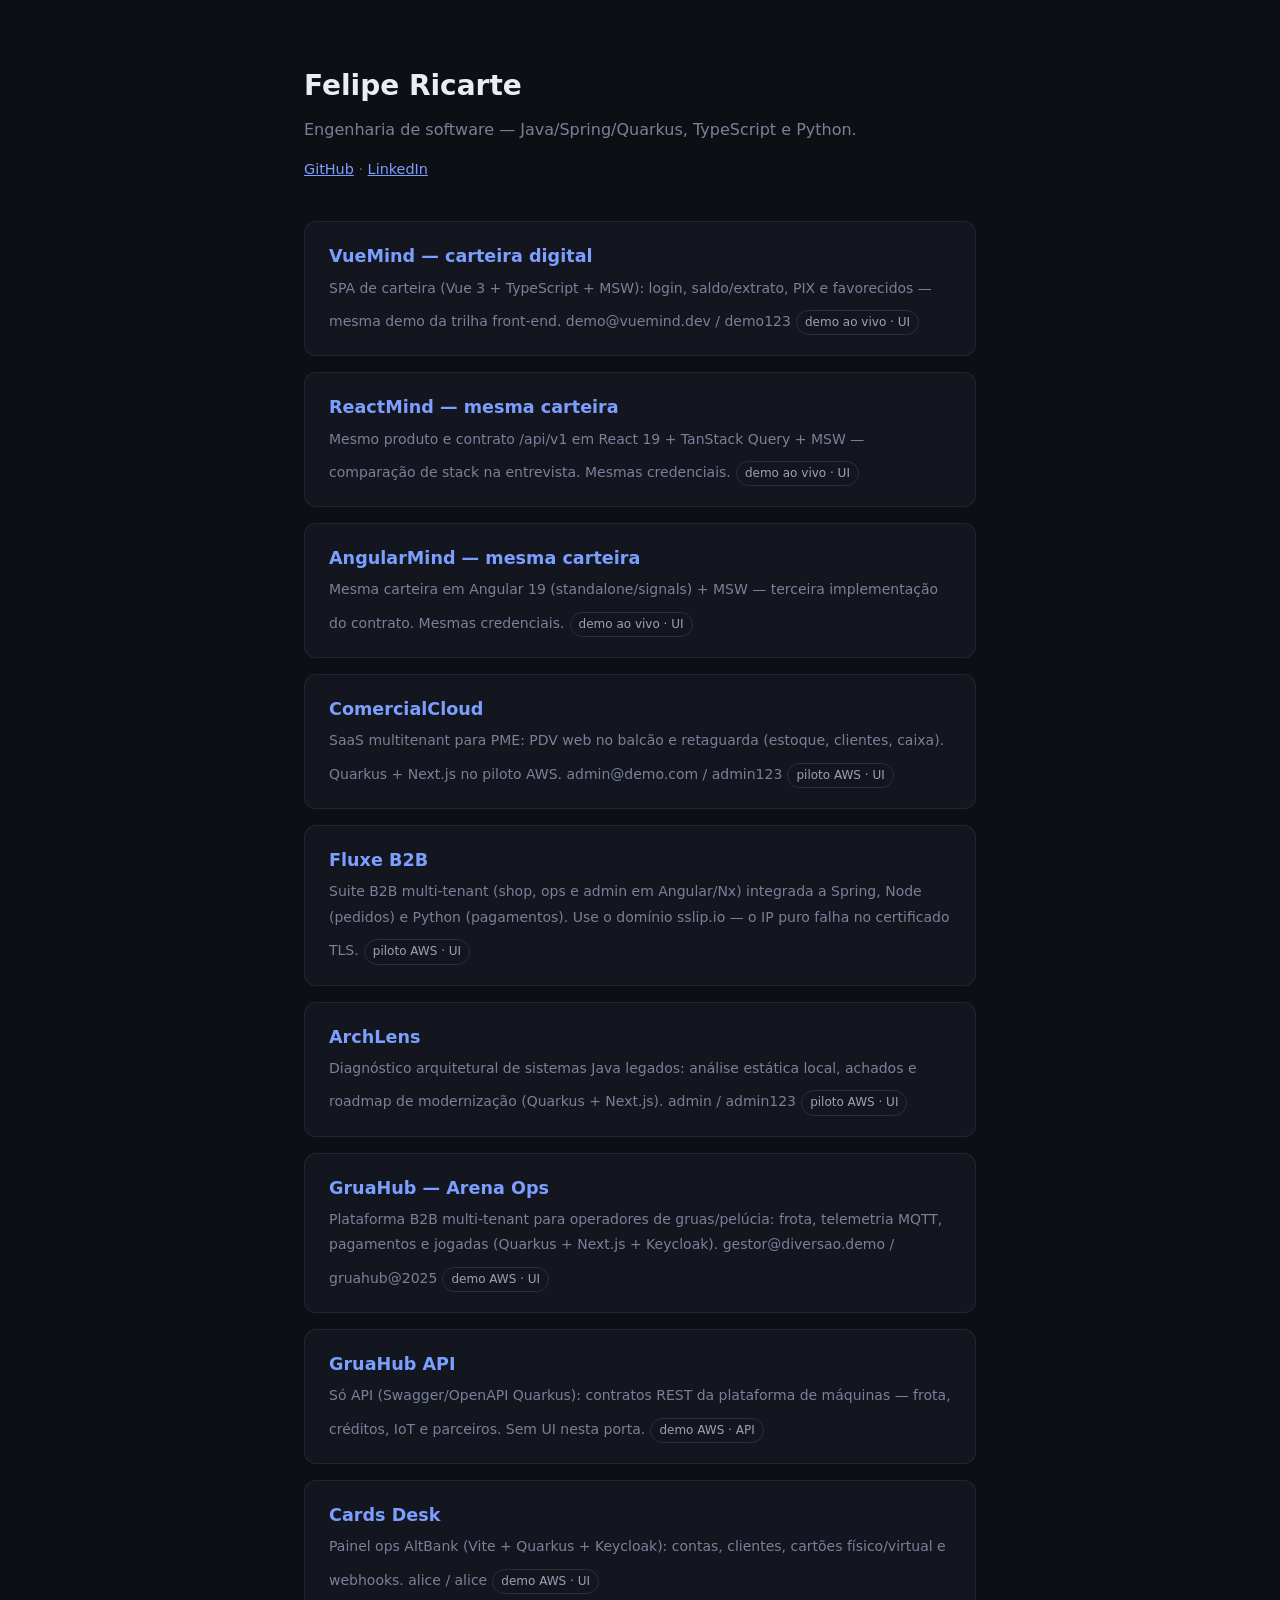
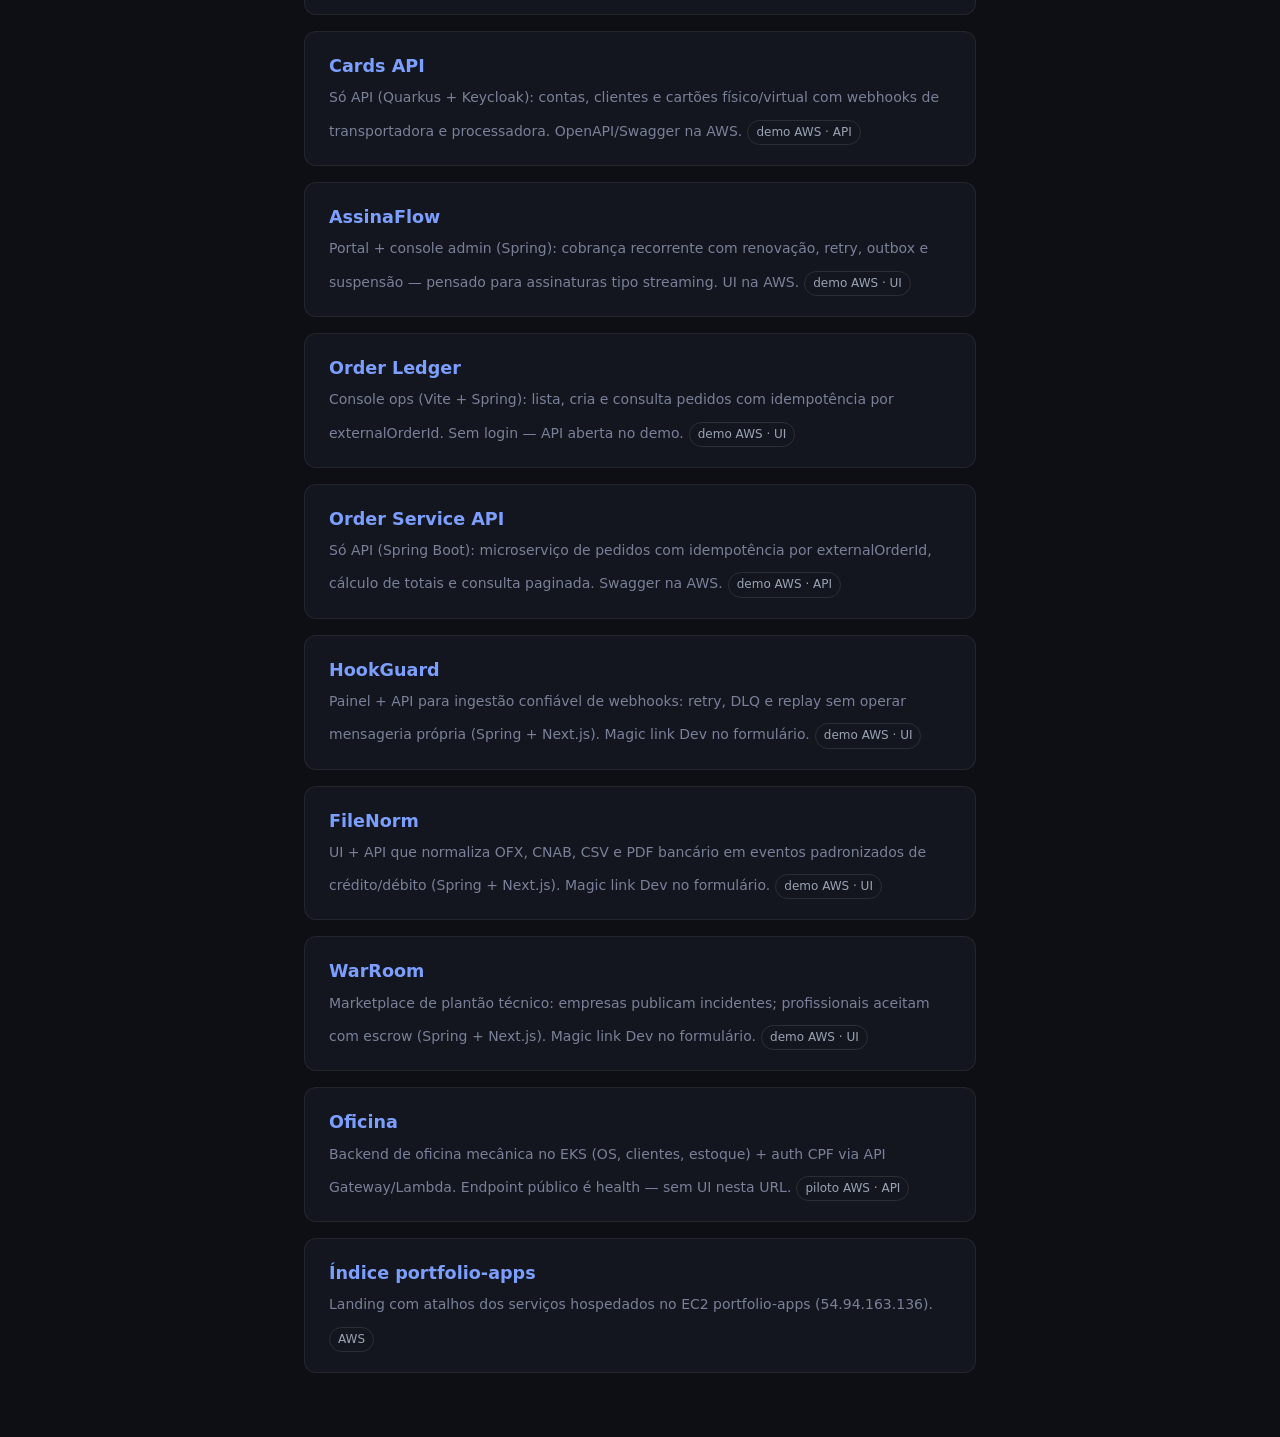
==== commit 18bb03dc: "Inclui Order Ledger no índice do portfólio. Aponta a UI de pedidos em :9086 e mantém o Swagger da AP" ====
--- a/index.html
+++ b/index.html
@@ -104,8 +104,13 @@
         <span>Portal + console admin (Spring): cobrança recorrente com renovação, retry, outbox e suspensão — pensado para assinaturas tipo streaming. UI na AWS.</span>
         <div class="tag">demo AWS · UI</div>
       </a>
+      <a class="card" href="http://54.94.163.136:9086/">
+        <h2>Order Ledger</h2>
+        <span>Console ops (Vite + Spring): lista, cria e consulta pedidos com idempotência por externalOrderId. Sem login — API aberta no demo.</span>
+        <div class="tag">demo AWS · UI</div>
+      </a>
       <a class="card" href="http://54.94.163.136:8082/swagger-ui/index.html">
-        <h2>Order Service</h2>
+        <h2>Order Service API</h2>
         <span>Só API (Spring Boot): microserviço de pedidos com idempotência por externalOrderId, cálculo de totais e consulta paginada. Swagger na AWS.</span>
         <div class="tag">demo AWS · API</div>
       </a>
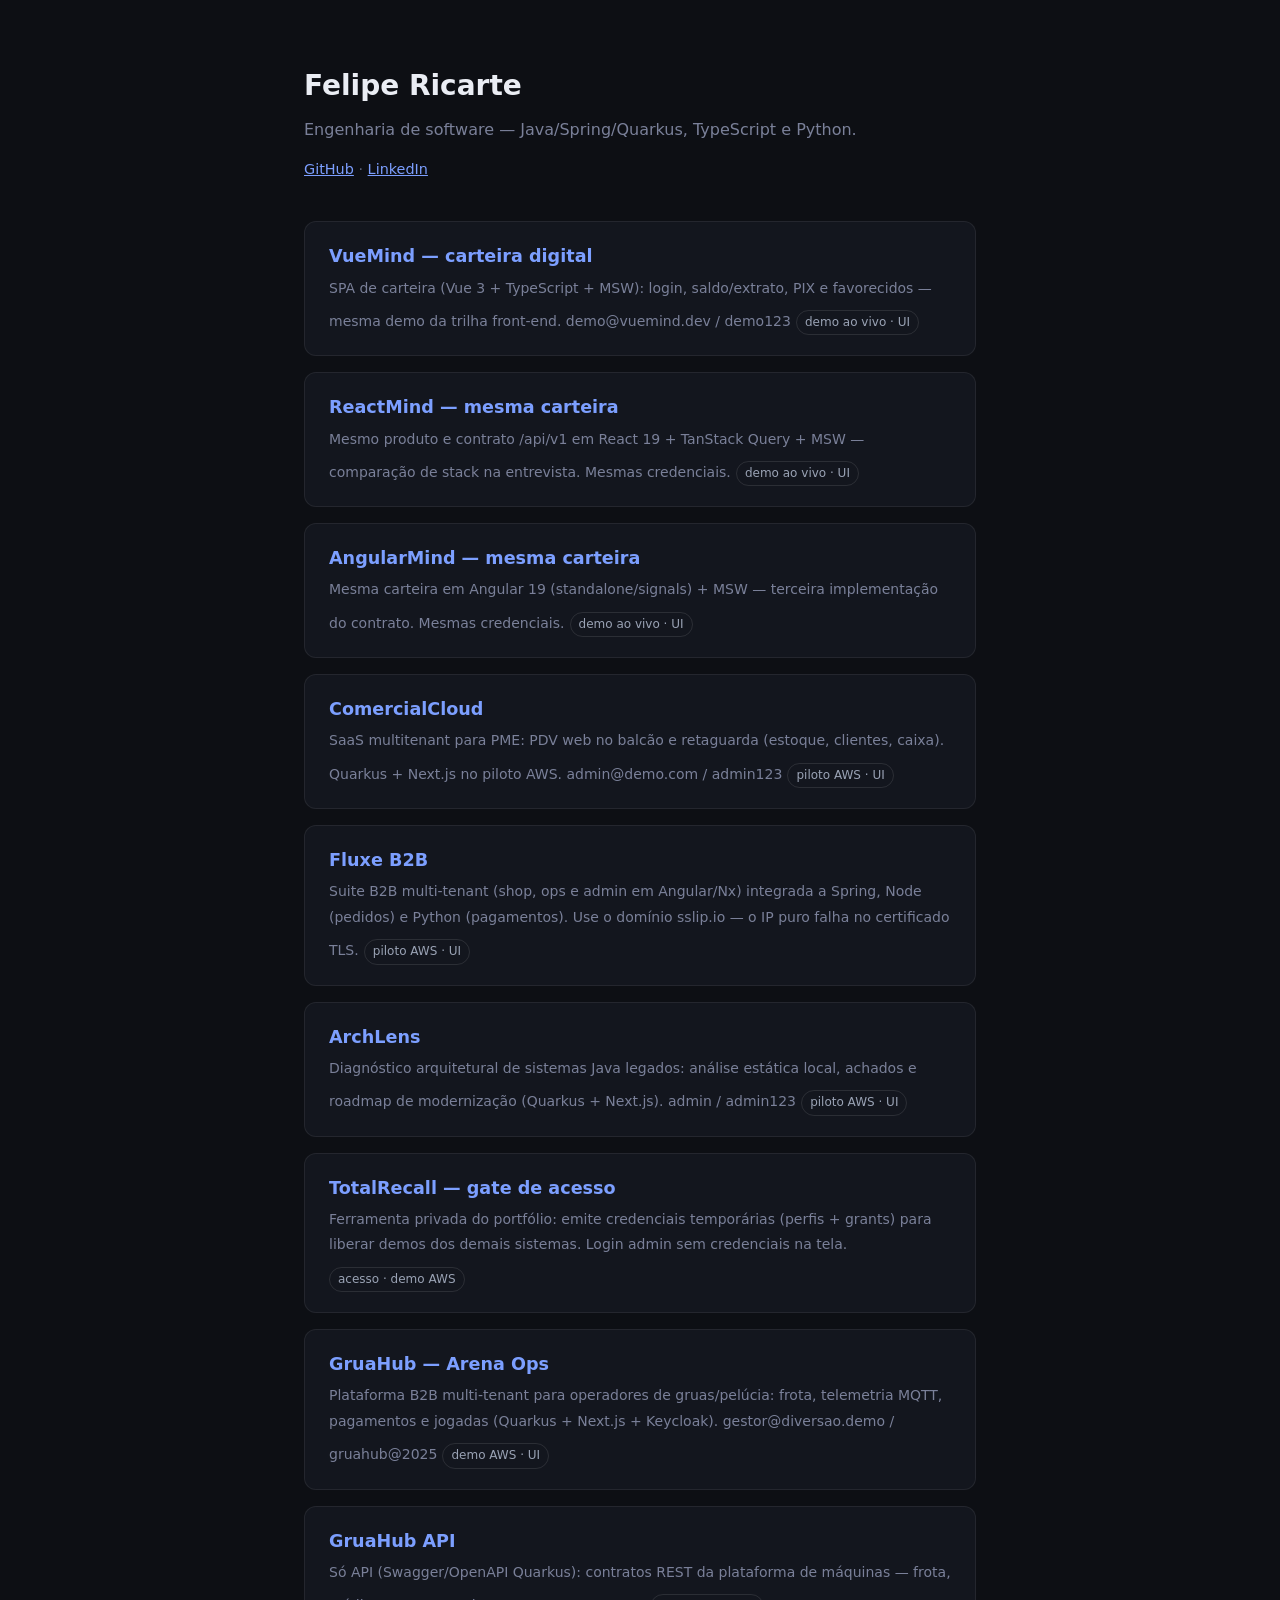
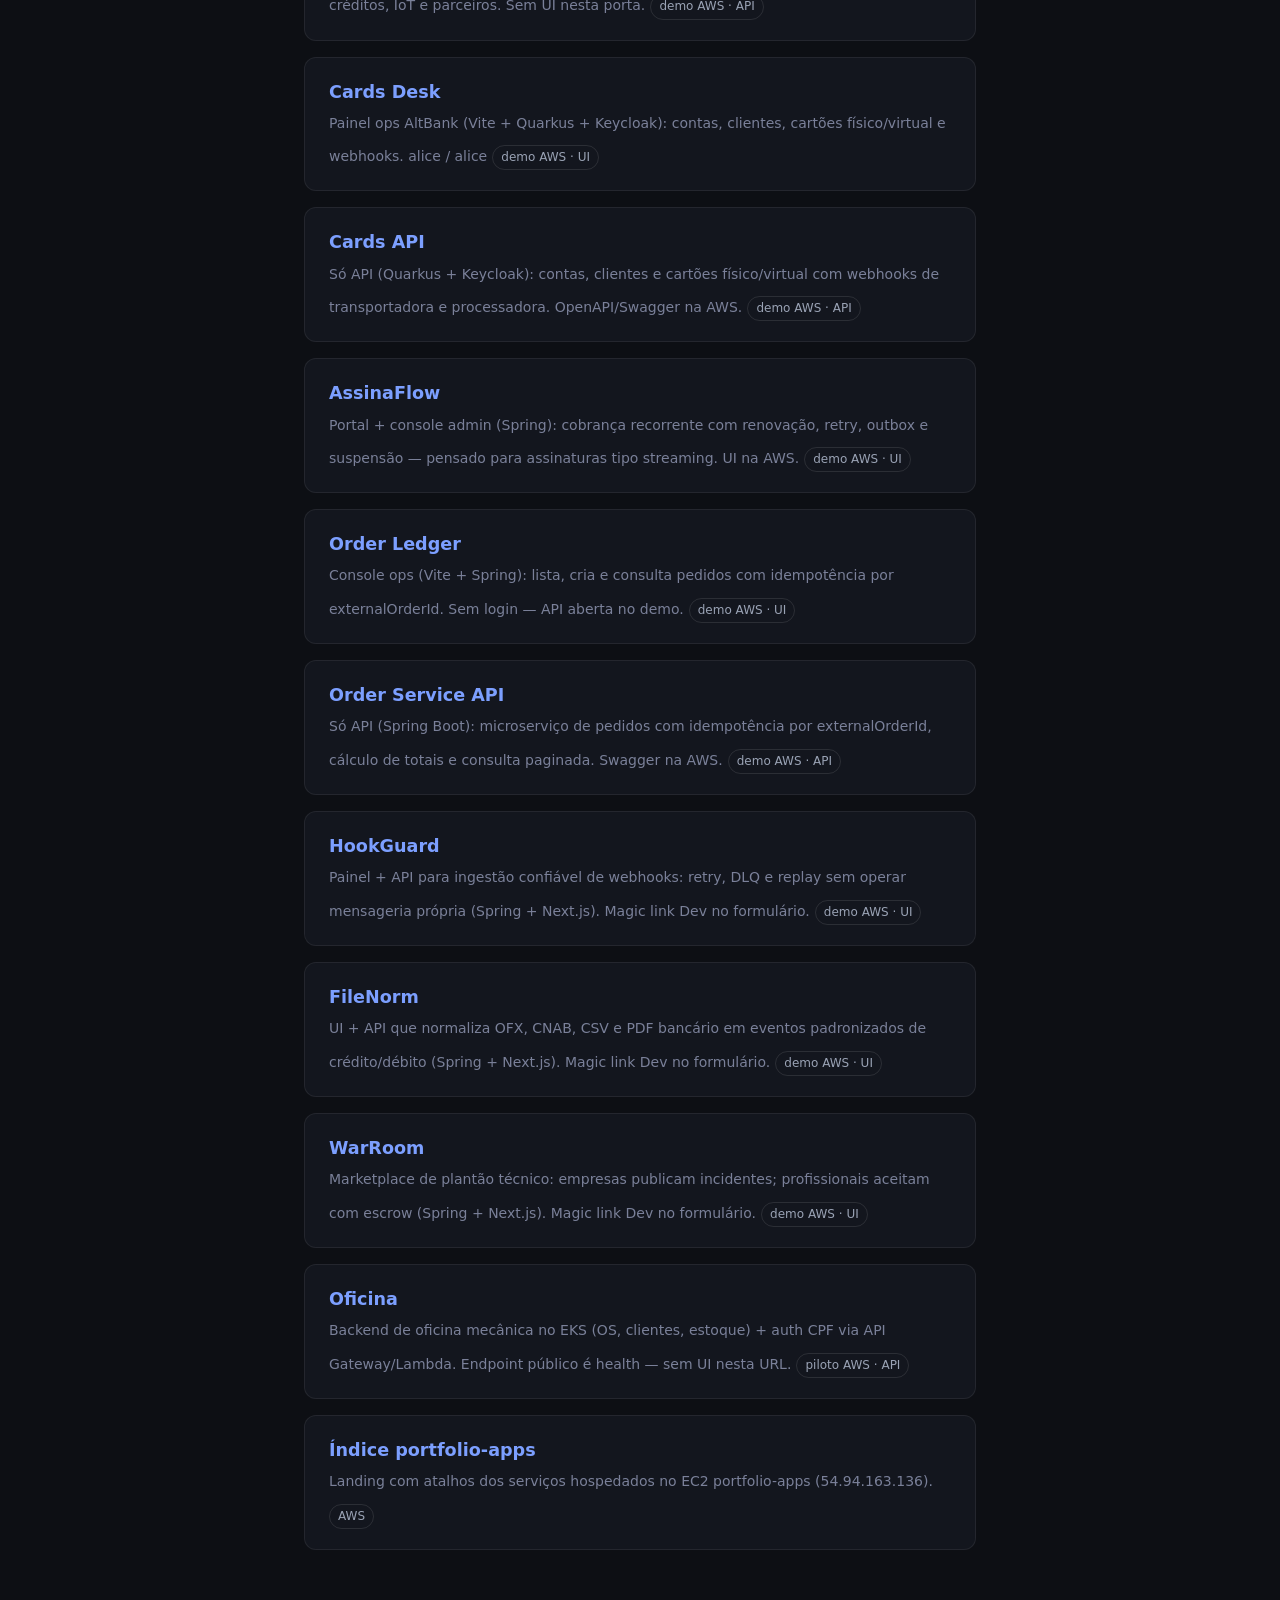
==== commit 41a36268: "Adiciona card TotalRecall como gate de acesso do portfólio." ====
--- a/index.html
+++ b/index.html
@@ -79,6 +79,11 @@
         <span>Diagnóstico arquitetural de sistemas Java legados: análise estática local, achados e roadmap de modernização (Quarkus + Next.js). admin / admin123</span>
         <div class="tag">piloto AWS · UI</div>
       </a>
+      <a class="card" href="http://54.94.163.136:9087/">
+        <h2>TotalRecall — gate de acesso</h2>
+        <span>Ferramenta privada do portfólio: emite credenciais temporárias (perfis + grants) para liberar demos dos demais sistemas. Login admin sem credenciais na tela.</span>
+        <div class="tag">acesso · demo AWS</div>
+      </a>
       <a class="card" href="http://54.94.163.136:9083/">
         <h2>GruaHub — Arena Ops</h2>
         <span>Plataforma B2B multi-tenant para operadores de gruas/pelúcia: frota, telemetria MQTT, pagamentos e jogadas (Quarkus + Next.js + Keycloak). gestor@diversao.demo / gruahub@2025</span>
